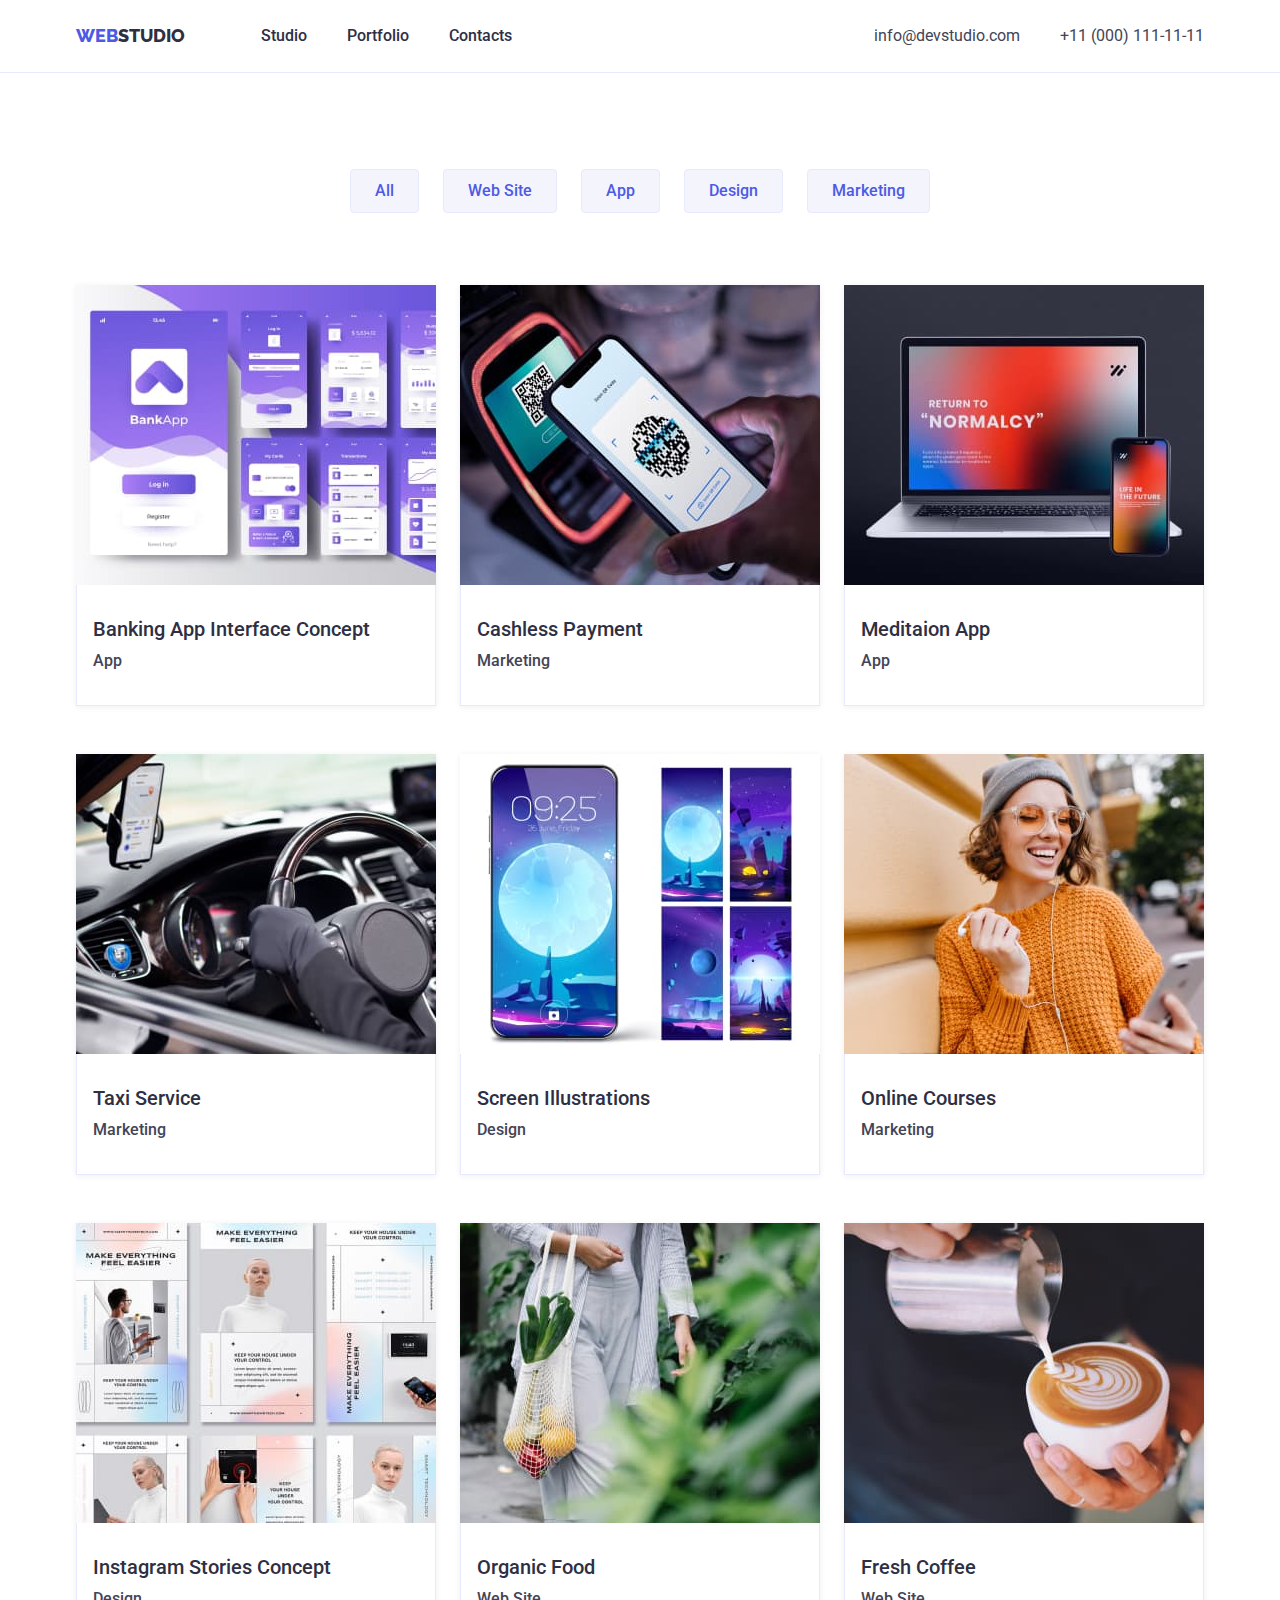
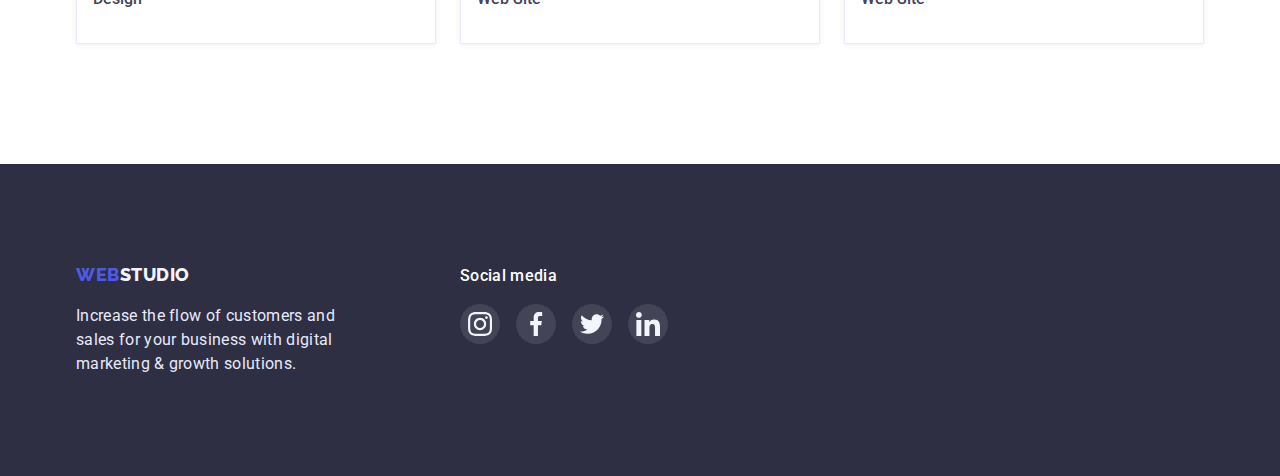
==== portfolio.html @ 288a05f1 "1" ====
<!DOCTYPE html>
<html lang="en">
  <head>
    <meta charset="UTF-8" />
    <meta http-equiv="X-UA-Compatible" content="IE=edge" />
    <meta name="viewport" content="width=device-width, initial-scale=1.0" />
    <title>Document</title>
    <link
      rel="stylesheet"
      href="https://cdn.jsdelivr.net/npm/modern-normalize@1.1.0/modern-normalize.min.css"
    />
    <link rel="preconnect" href="https://fonts.googleapis.com" />
    <link rel="preconnect" href="https://fonts.gstatic.com" crossorigin />
    <link
      href="https://fonts.googleapis.com/css2?family=Raleway:wght@800&family=Roboto:wght@400;500;700;900&display=swap"
      rel="stylesheet"
    />
    <link rel="stylesheet" href="./css/styles.css" />
  </head>
  <body>
    <header class="header">
      <div class="container flex-header">
        <nav class="nav">
          <a class="logo link" href="./index.html"
            ><span class="span-logo">Web</span>Studio</a
          >
          <ul class="menu list">
            <li class="menu-item">
              <a class="menu-list link" href="./index.html">Studio</a>
            </li>
            <li class="menu-item">
              <a class="menu-list link" href="./portfolio.html">Portfolio</a>
            </li>
            <li class="menu-item">
              <a class="menu-list link" href="">Contacts</a>
            </li>
          </ul>
        </nav>
        <!--контакти-->
        <ul class="header-contact list">
          <li class="contact-item">
            <a class="contact-link link" href="mailto:info@devstudio.com"
              >info@devstudio.com</a
            >
          </li>
          <li class="contact-item">
            <a class="contact-link link" href="tel:+110001111111"
              >+11 (000) 111-11-11</a
            >
          </li>
        </ul>
      </div>
    </header>
    <main>
      <section class="section-portfolio">
        <div class="container">
          <h1 class="visually-hidden">Portfolio</h1>
          <ul class="filtr list">
            <li class="filtr-item">
              <button class="filtr-btn" type="button">All</button>
            </li>
            <li class="filtr-item">
              <button class="filtr-btn" type="button">Web Site</button>
            </li>
            <li class="filtr-item">
              <button class="filtr-btn" type="button">App</button>
            </li>
            <li class="filtr-item">
              <button class="filtr-btn" type="button">Design</button>
            </li>
            <li class="filtr-item">
              <button class="filtr-btn" type="button">Marketing</button>
            </li>
          </ul>
          <ul class="portfolio-list list">
            <li class="portfolio-item">
              <a class="link" href="">
                <img
                  src="./images/banking.jpg"
                  alt="banking"
                  width="360"
                  height="300"
                />
                <div class="portfolio-card">
                  <h2 class="portfolio-title">Banking App Interface Concept</h2>
                  <p class="portfolio-text">App</p>
                </div>
              </a>
            </li>
            <li class="portfolio-item">
              <a class="link" class="link" href="">
                <img
                  src="./images/cashless.jpg"
                  alt="paymenty"
                  width="360"
                  height="300"
                />
                <div class="portfolio-card">
                  <h2 class="portfolio-title">Cashless Payment</h2>
                  <p class="portfolio-text">Marketing</p>
                </div>
              </a>
            </li>
            <li class="portfolio-item">
              <a class="link" href="">
                <img
                  src="./images/meditaion.jpg"
                  alt="meditaion app"
                  width="360"
                  height="300"
                />
                <div class="portfolio-card">
                  <h2 class="portfolio-title">Meditaion App</h2>
                  <p class="portfolio-text">App</p>
                </div>
              </a>
            </li>
            <li class="portfolio-item">
              <a class="link" href="">
                <img
                  src="./images/taxi.jpg"
                  alt="Taxi Service"
                  width="360"
                  height="300"
                />
                <div class="portfolio-card">
                  <h2 class="portfolio-title">Taxi Service</h2>
                  <p class="portfolio-text">Marketing</p>
                </div>
              </a>
            </li>
            <li class="portfolio-item">
              <a class="link" href="">
                <img
                  src="./images/screen.jpg"
                  alt="Screen Illustrations"
                  width="360"
                  height="300"
                />
                <div class="portfolio-card">
                  <h2 class="portfolio-title">Screen Illustrations</h2>
                  <p class="portfolio-text">Design</p>
                </div>
              </a>
            </li>
            <li class="portfolio-item">
              <a class="link" href="">
                <img
                  src="./images/online.jpg"
                  alt="Online Courses"
                  width="360"
                  height="300"
                />
                <div class="portfolio-card">
                  <h2 class="portfolio-title">Online Courses</h2>
                  <p class="portfolio-text">Marketing</p>
                </div>
              </a>
            </li>
            <li class="portfolio-item">
              <a class="link" href="">
                <img
                  src="./images/instagram.jpg"
                  alt="Instagram Stories Concept"
                  width="360"
                  height="300"
                />
                <div class="portfolio-card">
                  <h2 class="portfolio-title">Instagram Stories Concept</h2>
                  <p class="portfolio-text">Design</p>
                </div>
              </a>
            </li>
            <li class="portfolio-item">
              <a class="link" href="">
                <img
                  src="./images/organic.jpg"
                  alt="Organic Food"
                  width="360"
                  height="300"
                />
                <div class="portfolio-card">
                  <h2 class="portfolio-title">Organic Food</h2>
                  <p class="portfolio-text">Web Site</p>
                </div>
              </a>
            </li>
            <li class="portfolio-item">
              <a class="link" class="link" href="">
                <img
                  src="./images/fresh.jpg"
                  alt="Fresh Coffee"
                  width="360"
                  height="300"
                />
                <div class="portfolio-card">
                  <h2 class="portfolio-title">Fresh Coffee</h2>
                  <p class="portfolio-text">Web Site</p>
                </div>
              </a>
            </li>
          </ul>
        </div>
      </section>
    </main>
    <footer class="footer">
      <div class="container flex-footer">
        <div class="old-footer">
          <a class="logo-footer link" href="./index.html"
            ><span class="footer-span-logo">Web</span>Studio</a
          >
          <p class="footer-text">
            Increase the flow of customers and sales for your business with
            digital marketing & growth solutions.
          </p>
        </div>

        <div class="soc-div">
          <h2 class="media">Social media</h2>
          <ul class="soc-list list">
            <li class="soc-item">
              <a class="soc-link link" href="">
                <svg width="24" height="24" class="icon-footer">
                  <use href="./images/sprite.svg#icon-instagram"></use>
                </svg>
              </a>
            </li>
            <li class="soc-item">
              <a class="soc-link link" href=""
                ><svg width="24" height="24" class="icon-footer">
                  <use href="./images/sprite.svg#icon-facebook"></use></svg
              ></a>
            </li>
            <li class="soc-item">
              <a class="soc-link link" href=""
                ><svg width="24" height="24" class="icon-footer">
                  <use href="./images/sprite.svg#icon-twitter"></use></svg
              ></a>
            </li>
            <li class="soc-item">
              <a class="soc-link link" href=""
                ><svg width="24" height="24" class="icon-footer">
                  <use href="./images/sprite.svg#icon-linkedin"></use></svg
              ></a>
            </li>
          </ul>
        </div>
      </div>
    </footer>
  </body>
</html>
---- css/styles.css ----
:root {
  --NAVY-BLUE: #2e2f42;
  --IRIS: #4d5ae5;
  --HOVER: #434455;
  --white: #ffffff;
  --ocean: #404bbf;
  --transition-dur-and-func: 2250ms cubic-bezier(0.4, 0, 0.2, 1);
}

/* основной текст NAVY BLUE  color: #2E2F42*/
/* заголовок секции герой color: #FFFFFF; */
/* вторичный текст SLATE color: #434455; */
/* текст футер логотипа CLOUD  IRIS color: #4D5AE5; color: #F4F4FD; */
/* текст футер CORNFLOWER color: #E7E9FC; */
/* твет акцент IRIS color: #4D5AE5; */
/* цвет фона темный NAVY BLUE background: #2E2F42;*/
/* цвет фона светлый background: #F4F4FD; */
/* цвет фона белый background: #FFFFFF; */

/* сброс стилей */
h1,
h2,
h3,
h4,
h5,
h6,
p {
  margin-top: 0;
  margin-bottom: 0;
}

ul,
ol {
  margin-top: 0;
  margin-bottom: 0;
  padding-left: 0;
}

.link {
  text-decoration: none;
}

.list {
  list-style: none;
}

img {
  display: block;
  max-width: 100%;
}

/* end */

/* глобальные */

body {
  font-family: "Roboto";
  font-weight: 500;
  font-size: 16px;
  line-height: 1.5;
  color: var(--NAVY-BLUE);
}

button {
  cursor: pointer;
}

/* end */

/* container */

.container {
  width: 1158px;
  margin: auto;
  padding: 0 15px;
}

/* end */

/* Хедер */
.list {
  display: flex;
}
.header {
  padding: 24px 0;
  border-bottom: 1px solid #e7e9fc;
}

.logo {
  font-family: "Raleway";
  font-weight: 800;
  font-size: 18px;
  line-height: 1.3;
  color: var(--NAVY-BLUE);
  text-transform: uppercase;
  margin-right: 76px;
}

.logo:focus {
  color: var(--IRIS);
}

.span-logo {
  color: var(--IRIS);
}

.nav {
  display: flex;
}
.menu {
  display: flex;
}

.menu-item:not(:last-child) {
  margin-right: 40px;
}

.menu-list {
  font-weight: 500;
  font-size: 16px;
  line-height: 1.5;
  color: var(--NAVY-BLUE);
}
.menu-list:hover,
.menu-list:focus {
  color: var(--IRIS);
}

.header-contact {
  display: flex;
  margin-left: auto;
}

.contact-link {
  font-weight: 400;
  font-size: 16px;
  line-height: 1.5;
  color: var(--HOVER);
}

.contact-link:hover,
.contact-link:focus {
  color: var(--IRIS);
}
.flex-header {
  display: flex;
}

.contact-item:not(:last-child) {
  margin-right: 40px;
}
/* end */

/* heto */

.hero {
  background-color: var(--NAVY-BLUE);
  background-image: linear-gradient(
      to right,
      rgba(46, 47, 66, 0.7),
      rgba(46, 47, 66, 0.7)
    ),
    url(../images/bkc-img.jpg);
  background-repeat: no-repeat;
  object-fit: cover;
  padding: 188px 0;
  text-align: center;
  max-width: 1440px;
  margin: 0 auto;
}

.hero-title {
  color: var(--white);
  font-weight: 700;
  font-size: 56px;
  line-height: 1;
  margin-bottom: 48px;
  /* width: 494px; */
}

.hero-btn {
  background: #4d5ae5;
  color: var(--white);
  font-weight: 500;
  box-shadow: 0px 4px 4px rgba(0, 0, 0, 0.15);
  border-radius: 4px;
  padding: 16px 32px;
  border: none;
}

.hero-btn:hover,
.hero-btn:focus {
  background-color: var(--ocean);
}

/* end */

/* about */

.about {
  padding: 120px 0;
}

.visually-hidden {
  position: absolute;
  white-space: nowrap;
  width: 1px;
  height: 1px;
  overflow: hidden;
  border: 0;
  padding: 0;
  clip: rect(0 0 0 0);
  clip-path: inset(50%);
  margin: -1px;
}

.about-list {
  display: flex;
}

.about-list .icon {
  display: flex;
  align-items: center;
  justify-content: center;

  width: 100%;
  height: 120px;
  margin-bottom: 13px;

  background-color: #f4f4fd;
  border-radius: 4px;
}
.about-item {
  width: calc((100%-72) / 4);
  margin-right: 24px;
}

.about-item:last-child {
  margin-right: 0;
}

.about-title {
  font-weight: 500;
  font-size: 20px;
  line-height: 24px;
  margin-bottom: 8px;
}

.about-text {
  color: var(--HOVER);
  font-weight: 400;
  font-size: 16px;
  line-height: 1.5;
}

/* .about-item::before {
  display: block;
  content: "";
  background-size: contain;
  background-repeat: no-repeat;
  background-position: center;
  height: 112px;
  background-color: #f4f4fd;
}

.icon-strategy::before {
  background-image: url(../images/strategy.svg);
}

.icon-punctualy::before {
  background-image: url(../images/punctuality.svg);
}

.icon-diligence::before {
  background-image: url(../images/diligence.svg);
}

.icon-tehnologies::before {
  background-image: url(../images/technologies.svg);
} */

/* end */

/* work */

.work {
  padding-bottom: 120px;
}

.work-title {
  text-align: center;
  font-size: 36px;
  line-height: 1.1;
  margin-bottom: 72px;
}

.work-list {
  display: flex;
}

.work-item {
  width: calc((100%-48) / 3);
  margin-right: 24px;
}

.work-item:last-child {
  margin: 0;
}

/* end */

/* team */

.team-section {
  padding: 120px 0;
  background-color: #f4f4fd;
}

.team-list {
  display: flex;
}

.team-title {
  font-size: 36px;
  line-height: 1.1;
  text-align: center;
  letter-spacing: 0.02em;
  text-transform: capitalize;
  margin-bottom: 72px;
  color: var(--NAVY-BLUE);
}

.team-item {
  box-shadow: 0px 1px 6px rgba(46, 47, 66, 0.08),
    0px 1px 1px rgba(46, 47, 66, 0.16), 0px 2px 1px rgba(46, 47, 66, 0.08);
  border-radius: 0px 0px 4px 4px;
  width: calc((100%-72) / 4);
  margin-right: 24px;
}
.team-card {
  padding: 0px 16px 32px 16px;
}
.soc-list-team {
  display: flex;
}

.soc-link-team {
  display: flex;
  justify-content: center;
  align-items: center;
  width: 40px;
  height: 40px;
  border-radius: 50%;
  background-color: var(--IRIS);
}

.soc-link-team:is(:hover, :focus) {
  background-color: var(--ocean);
}

.soc-item-team:not(:last-child) {
  margin-right: 24px;
}

.team-item:last-child {
  margin-right: 0;
}

.title-team {
  font-weight: 500;
  font-size: 20px;
  line-height: 1.2;
  text-align: center;
  letter-spacing: 0.02em;
  color: var(--NAVY-BLUE);
  margin-bottom: 8px;
  margin-top: 32px;
}

.team-text {
  font-weight: 400;
  font-size: 16px;
  line-height: 1.5;
  text-align: center;
  letter-spacing: 0.02em;
  color: var(--HOVER);
  margin-bottom: 8px;
}

/* end */

/* customrers */

.customers {
  padding-top: 130px;
  padding-bottom: 120px;
}

.customers-title {
  font-weight: 700;
  font-size: 36px;
  line-height: 1.1;
  text-align: center;
  letter-spacing: 0.02em;
  text-transform: capitalize;
  color: var(--NAVY-BLUE);
  margin-bottom: 72px;
}

.customers-list {
  display: flex;
  justify-content: space-between;
}
.customers-item {
  height: 88px;
  width: 168px;
}

.customers-link {
  display: flex;
  align-items: center;
  justify-content: center;
  width: 100%;
  height: 100%;
  color: #8e8f99;
  border: 1px solid #8e8f99;
  border-radius: 4px;
}

.customers-link:focus,
.customers-link:hover {
  color: var(--ocean);
  border: 1px solid var(--ocean);
}

.icon-customers {
  fill: currentColor;
}

.customers-list .customers-link:hover .icon-customers,
.customers-list .customers-link:focus .icon-customers {
  fill: currentColor;

  transition-duration: 250ms;
  transition-timing-function: cubic-bezier(0.4, 0, 0.2, 1);
}
/* footer */
.footer {
  background-color: var(--NAVY-BLUE);
  padding: 100px 0;
}

.logo-footer {
  font-family: "Raleway";
  font-weight: 800;
  font-size: 18px;
  line-height: 1.2;
  letter-spacing: 0.03em;
  text-transform: uppercase;
  color: #f4f4fd;
}

.footer-span-logo {
  color: var(--IRIS);
}

.footer-text {
  color: #e7e9fc;
  font-family: "Roboto";
  font-weight: 400;
  font-size: 16px;
  line-height: 1.5;
  letter-spacing: 0.02em;
  width: 264px;
  margin-top: 16px;
}

.flex-footer {
  display: flex;
  /* align-items: center; */
}

.old-footer {
  margin-right: 120px;
}

.media {
  font-weight: 500;
  font-size: 16px;
  line-height: 1.5;
  letter-spacing: 0.02em;
  color: #ffffff;
  margin-bottom: 16px;
}

.soc-list {
  display: flex;
}

.soc-link {
  display: flex;
  justify-content: center;
  align-items: center;
  width: 40px;
  height: 40px;
  border-radius: 50%;
  background-color: rgba(255, 255, 255, 0.1);
}

.soc-link:is(:hover, :focus) {
  background-color: #31d0aa;
}

.soc-item:not(:last-child) {
  margin-right: 16px;
}

/* portfolio */

/* filrt */

.section-portfolio {
  padding-top: 96px;
  padding-bottom: 120px;
}

.filtr {
  display: flex;
  justify-content: center;
  margin-bottom: 72px;
}

.filtr-item:not(:last-child) {
  margin-right: 24px;
}

.filtr-btn {
  background-color: #f4f4fd;
  color: var(--IRIS);
  font-weight: 500;
  border-radius: 4px;
  padding: 12px 24px;
  border: 1px solid #e7e9fc;
}

.filtr-btn:focus,
.filtr-btn:hover {
  color: var(--white);
  font-weight: 500;
  background: var(--ocean);
  box-shadow: 0px 3px 1px rgba(0, 0, 0, 0.1), 0px 2px 1px rgba(0, 0, 0, 0.08),
    0px 2px 2px rgba(0, 0, 0, 0.12);
  border: 1px solid var(--ocean);
  border-radius: 4px;
  padding: 12px 24px;
}

/* end */

/* portfolio-list */

.portfolio-list {
  display: flex;
  flex-wrap: wrap;
}

.portfolio-item {
  width: calc((100% - 48px) / 3);
  margin-right: 24px;
  box-shadow: 0px 1px 6px rgba(46, 47, 66, 0.08);
}

.portfolio-item:hover {
  box-shadow: 0px 1px 6px rgba(46, 47, 66, 0.08),
    0px 1px 1px rgba(46, 47, 66, 0.16), 0px 2px 1px rgba(46, 47, 66, 0.08);
}

.portfolio-item:nth-child(3n) {
  margin: 0;
}

.portfolio-item:nth-last-of-type(n + 4) {
  margin-bottom: 48px;
}

.portfolio-title {
  font-weight: 500;
  font-size: 20px;
  line-height: 1.2;
  color: var(--NAVY-BLUE);
  margin-bottom: 8px;
}

.portfolio-text {
  font-size: 16px;
  line-height: 1.5;
  color: var(--HOVER);
}

.portfolio-card {
  padding: 32px 16px;
  border: 1px solid #e7e9fc;
  border-top: 0;
}

/* end */

/* MODAL WINDOW */

.backdrop {
  position: fixed;
  top: 0;
  left: 0;
  z-index: 100;
  width: 100%;
  height: 100%;
  background-color: rgba(46, 47, 66, 0.4);
  transition: opacity var(--transition-dur-and-func),
    visibility var(--transition-dur-and-func);
}

.modal {
  position: absolute;
  top: 50%;
  left: 50%;
  transform: translate(-50%, -50%) scaleY(1);
  width: 408px;
  height: 576px;
  background-color: #fcfcfc;
  box-shadow: 0px 1px 1px rgba(0, 0, 0, 0.14), 0px 1px 3px rgba(0, 0, 0, 0.12),
    0px 2px 1px rgba(0, 0, 0, 0.2);
  transition: transform 250ms linear;
}

.backdrop.is-hidden .modal {
  transform: translate(-50%, -50%) scaleY(0);
}

.modal-close-btn {
  position: absolute;
  top: 20px;
  right: 25px;
  display: flex;
  align-items: center;
  justify-content: center;
  width: 24px;
  height: 24px;
  background-color: #e7e9fc;
  border-radius: 50%;
  border: 1px solid rgba(0, 0, 0, 0.1);
  padding: 0;
  transition: background-color var(--transition-dur-and-func),
    border-color var(--transition-dur-and-func);
}

.modal-close-btn-icon {
  transition: fill var(--transition-dur-and-func);
}

.modal-close-btn:is(:hover, :focus) {
  border-color: var(--ocean);
  background-color: var(--ocean);
}

.modal-close-btn:is(:hover, :focus) .modal-close-btn-icon {
  fill: var(--white);
}

.backdrop.is-hidden {
  opacity: 0;
  visibility: hidden;
  pointer-events: none;
}
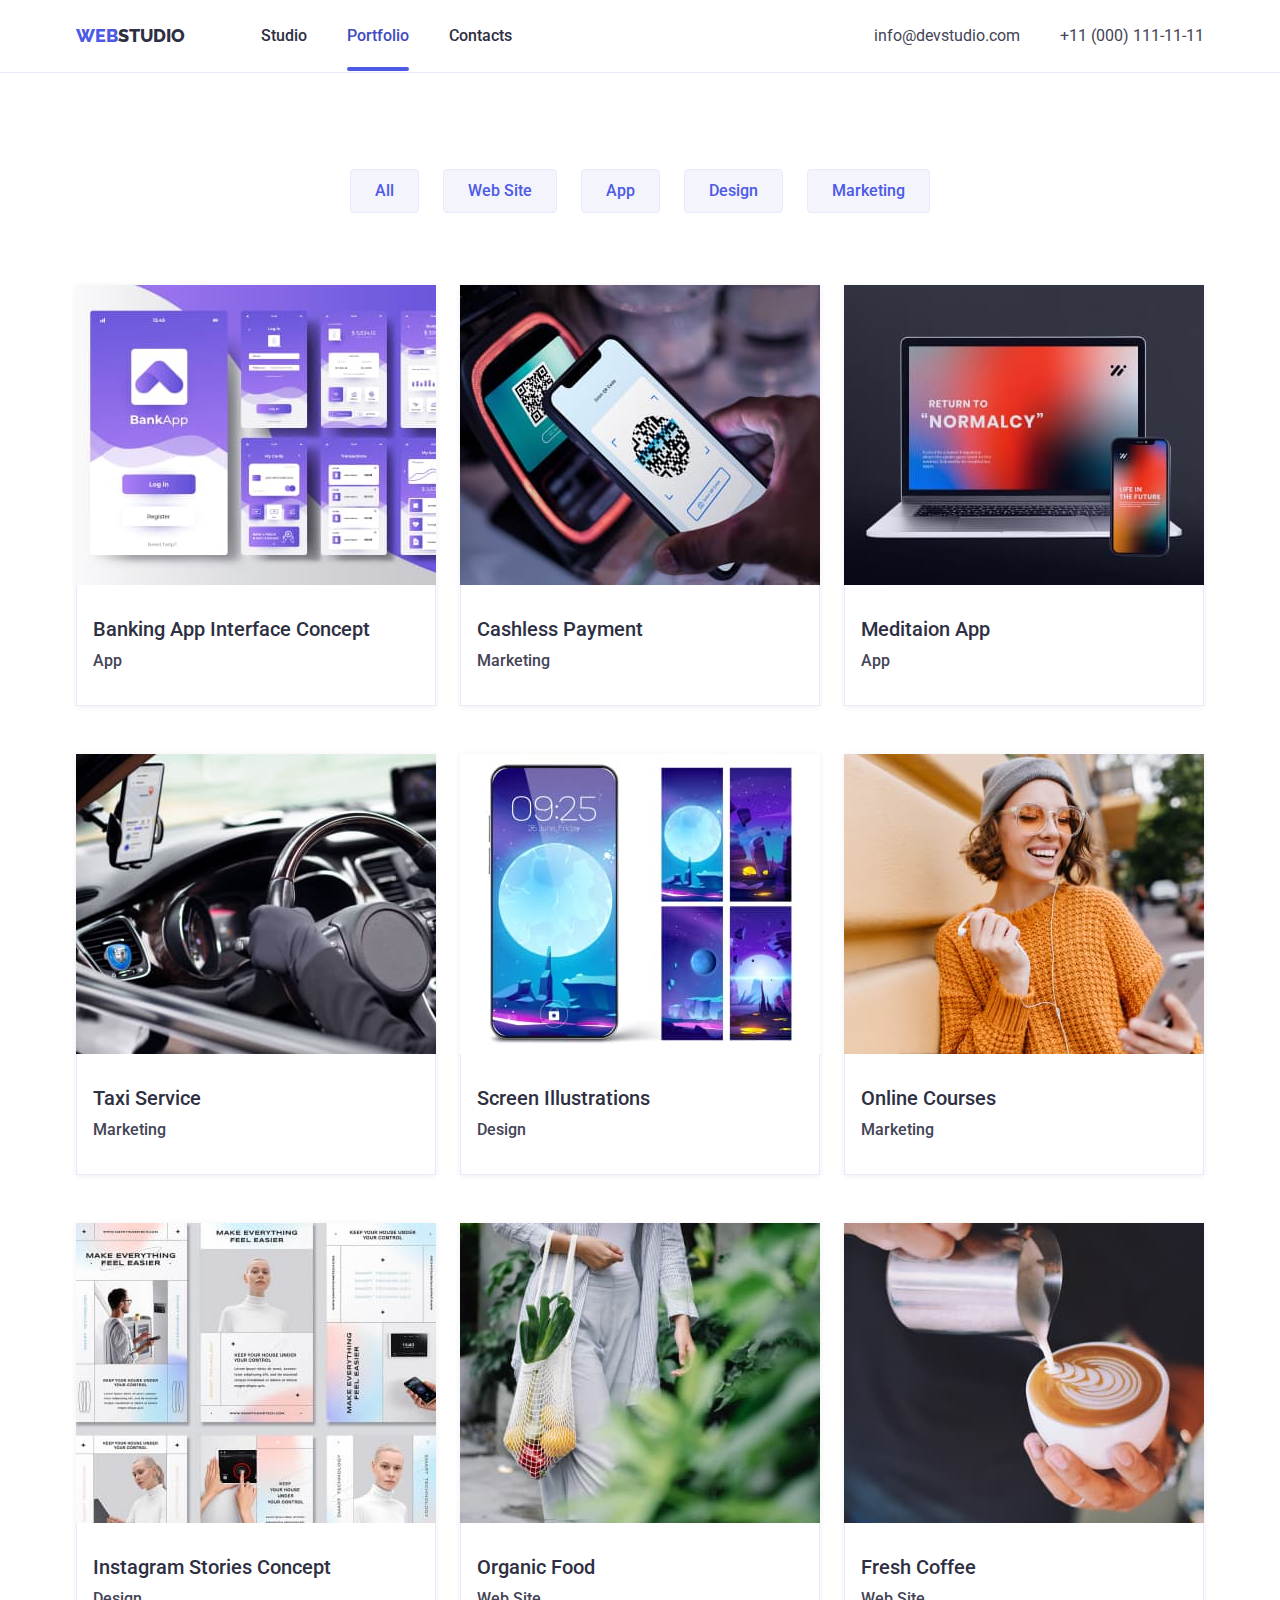
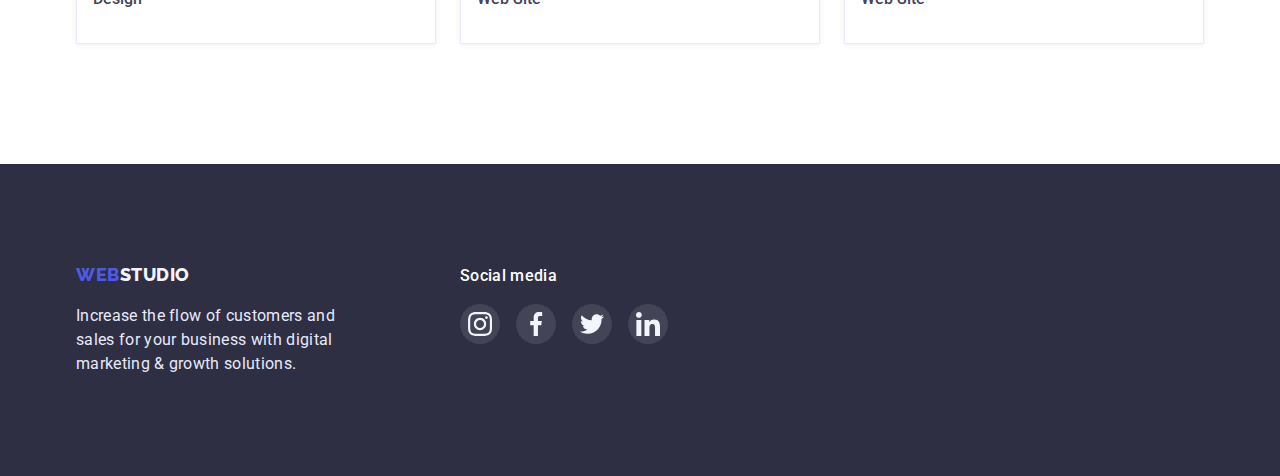
==== commit 86625912: "2" ====
--- a/portfolio.html
+++ b/portfolio.html
@@ -29,7 +29,9 @@
               <a class="menu-list link" href="./index.html">Studio</a>
             </li>
             <li class="menu-item">
-              <a class="menu-list link" href="./portfolio.html">Portfolio</a>
+              <a class="menu-list link current" href="./portfolio.html"
+                >Portfolio</a
+              >
             </li>
             <li class="menu-item">
               <a class="menu-list link" href="">Contacts</a>
--- a/css/styles.css
+++ b/css/styles.css
@@ -94,6 +94,7 @@
   color: var(--NAVY-BLUE);
   text-transform: uppercase;
   margin-right: 76px;
+  transition: color var(--transition-dur-and-func);
 }
 
 .logo:focus {
@@ -120,10 +121,28 @@
   font-size: 16px;
   line-height: 1.5;
   color: var(--NAVY-BLUE);
+  transition: color var(--transition-dur-and-func);
 }
 .menu-list:hover,
 .menu-list:focus {
   color: var(--IRIS);
+}
+
+.current {
+  padding-bottom: 26px;
+  position: relative;
+  color: var(--ocean);
+}
+
+.current::after {
+  content: " ";
+  position: absolute;
+  left: 0;
+  bottom: 0px;
+  width: 100%;
+  height: 4px;
+  border-radius: 2px;
+  background-color: var(--IRIS);
 }
 
 .header-contact {
@@ -136,6 +155,7 @@
   font-size: 16px;
   line-height: 1.5;
   color: var(--HOVER);
+  transition: color var(--transition-dur-and-func);
 }
 
 .contact-link:hover,
@@ -186,6 +206,7 @@
   border-radius: 4px;
   padding: 16px 32px;
   border: none;
+  transition: background-color var(--transition-dur-and-func);
 }
 
 .hero-btn:hover,
@@ -331,6 +352,7 @@
 }
 
 .team-item {
+  background-color: var(--white);
   box-shadow: 0px 1px 6px rgba(46, 47, 66, 0.08),
     0px 1px 1px rgba(46, 47, 66, 0.16), 0px 2px 1px rgba(46, 47, 66, 0.08);
   border-radius: 0px 0px 4px 4px;
@@ -352,6 +374,7 @@
   height: 40px;
   border-radius: 50%;
   background-color: var(--IRIS);
+  transition: background-color var(--transition-dur-and-func);
 }
 
 .soc-link-team:is(:hover, :focus) {
@@ -425,6 +448,8 @@
   color: #8e8f99;
   border: 1px solid #8e8f99;
   border-radius: 4px;
+  transition: color var(--transition-dur-and-func),
+    border-color var(--transition-dur-and-func);
 }
 
 .customers-link:focus,
@@ -505,6 +530,7 @@
   height: 40px;
   border-radius: 50%;
   background-color: rgba(255, 255, 255, 0.1);
+  transition: background-color var(--transition-dur-and-func);
 }
 
 .soc-link:is(:hover, :focus) {
@@ -541,6 +567,8 @@
   border-radius: 4px;
   padding: 12px 24px;
   border: 1px solid #e7e9fc;
+  transition: background-color var(--transition-dur-and-func),
+    color var(--transition-dur-and-func);
 }
 
 .filtr-btn:focus,
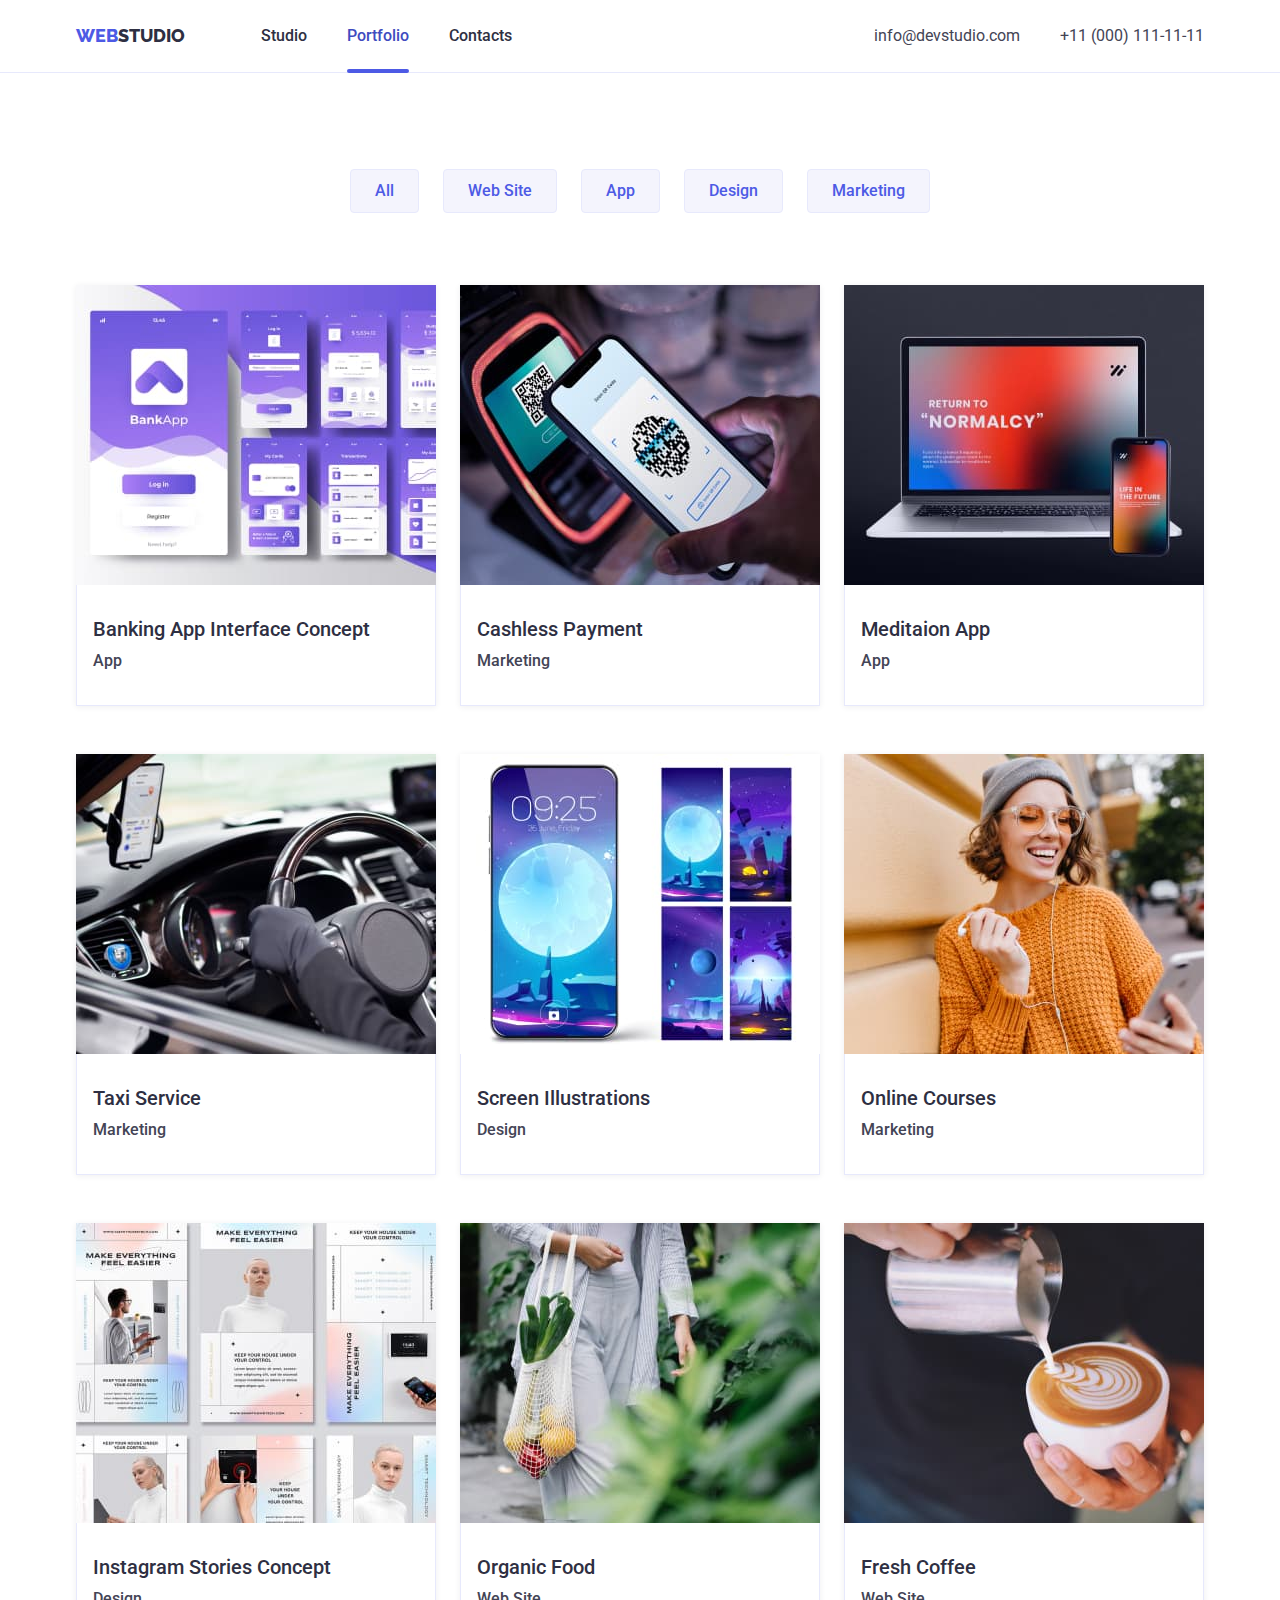
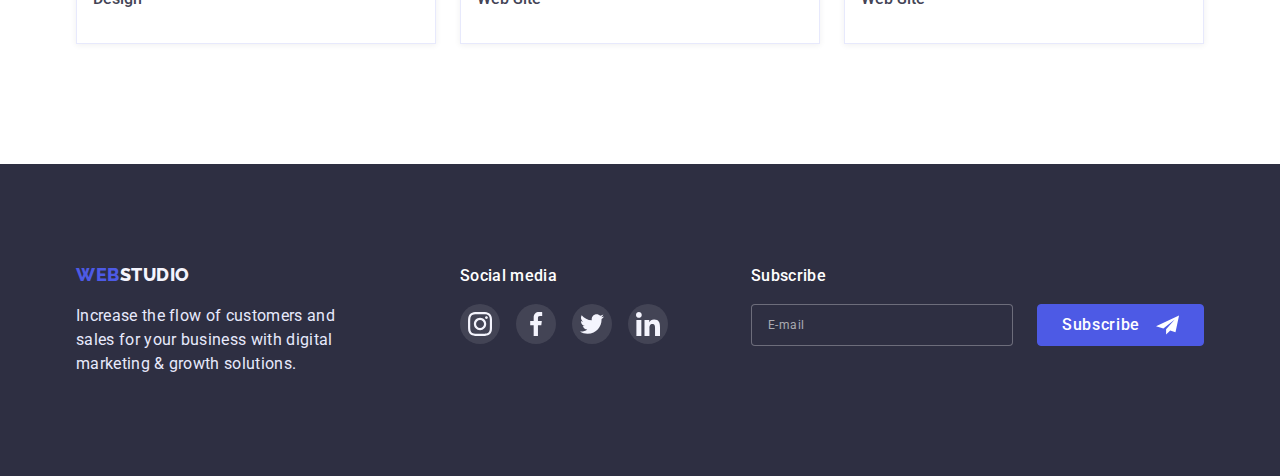
==== commit 7a113564: "2" ====
--- a/portfolio.html
+++ b/portfolio.html
@@ -25,15 +25,15 @@
             ><span class="span-logo">Web</span>Studio</a
           >
           <ul class="menu list">
-            <li class="menu-item">
+            <li class="menu-item scale">
               <a class="menu-list link" href="./index.html">Studio</a>
             </li>
-            <li class="menu-item">
+            <li class="menu-item scale">
               <a class="menu-list link current" href="./portfolio.html"
                 >Portfolio</a
               >
             </li>
-            <li class="menu-item">
+            <li class="menu-item scale">
               <a class="menu-list link" href="">Contacts</a>
             </li>
           </ul>
@@ -76,13 +76,20 @@
           </ul>
           <ul class="portfolio-list list">
             <li class="portfolio-item">
-              <a class="link" href="">
-                <img
-                  src="./images/banking.jpg"
-                  alt="banking"
-                  width="360"
-                  height="300"
-                />
+              <a class="link team-list-link" href="">
+                <div class="team-list-link-wrapper">
+                  <img
+                    src="./images/banking.jpg"
+                    alt="banking"
+                    width="360"
+                    height="300"
+                  />
+                  <p class="card-hiden">
+                    14 Stylish and User-Friendly App Design Concepts · Task
+                    Manager App · Calorie Tracker App · Exotic Fruit Ecommerce
+                    App · Cloud Storage App
+                  </p>
+                </div>
                 <div class="portfolio-card">
                   <h2 class="portfolio-title">Banking App Interface Concept</h2>
                   <p class="portfolio-text">App</p>
@@ -90,13 +97,20 @@
               </a>
             </li>
             <li class="portfolio-item">
-              <a class="link" class="link" href="">
-                <img
-                  src="./images/cashless.jpg"
-                  alt="paymenty"
-                  width="360"
-                  height="300"
-                />
+              <a class="link team-list-link" class="link" href="">
+                <div class="team-list-link-wrapper">
+                  <img
+                    src="./images/cashless.jpg"
+                    alt="paymenty"
+                    width="360"
+                    height="300"
+                  />
+                  <p class="card-hiden">
+                    14 Stylish and User-Friendly App Design Concepts · Task
+                    Manager App · Calorie Tracker App · Exotic Fruit Ecommerce
+                    App · Cloud Storage App
+                  </p>
+                </div>
                 <div class="portfolio-card">
                   <h2 class="portfolio-title">Cashless Payment</h2>
                   <p class="portfolio-text">Marketing</p>
@@ -104,13 +118,20 @@
               </a>
             </li>
             <li class="portfolio-item">
-              <a class="link" href="">
-                <img
-                  src="./images/meditaion.jpg"
-                  alt="meditaion app"
-                  width="360"
-                  height="300"
-                />
+              <a class="link team-list-link" href="">
+                <div class="team-list-link-wrapper">
+                  <img
+                    src="./images/meditaion.jpg"
+                    alt="meditaion app"
+                    width="360"
+                    height="300"
+                  />
+                  <p class="card-hiden">
+                    14 Stylish and User-Friendly App Design Concepts · Task
+                    Manager App · Calorie Tracker App · Exotic Fruit Ecommerce
+                    App · Cloud Storage App
+                  </p>
+                </div>
                 <div class="portfolio-card">
                   <h2 class="portfolio-title">Meditaion App</h2>
                   <p class="portfolio-text">App</p>
@@ -118,13 +139,20 @@
               </a>
             </li>
             <li class="portfolio-item">
-              <a class="link" href="">
-                <img
-                  src="./images/taxi.jpg"
-                  alt="Taxi Service"
-                  width="360"
-                  height="300"
-                />
+              <a class="link team-list-link" href="">
+                <div class="team-list-link-wrapper">
+                  <img
+                    src="./images/taxi.jpg"
+                    alt="Taxi Service"
+                    width="360"
+                    height="300"
+                  />
+                  <p class="card-hiden">
+                    14 Stylish and User-Friendly App Design Concepts · Task
+                    Manager App · Calorie Tracker App · Exotic Fruit Ecommerce
+                    App · Cloud Storage App
+                  </p>
+                </div>
                 <div class="portfolio-card">
                   <h2 class="portfolio-title">Taxi Service</h2>
                   <p class="portfolio-text">Marketing</p>
@@ -132,13 +160,20 @@
               </a>
             </li>
             <li class="portfolio-item">
-              <a class="link" href="">
-                <img
-                  src="./images/screen.jpg"
-                  alt="Screen Illustrations"
-                  width="360"
-                  height="300"
-                />
+              <a class="link team-list-link" href="">
+                <div class="team-list-link-wrapper">
+                  <img
+                    src="./images/screen.jpg"
+                    alt="Screen Illustrations"
+                    width="360"
+                    height="300"
+                  />
+                  <p class="card-hiden">
+                    14 Stylish and User-Friendly App Design Concepts · Task
+                    Manager App · Calorie Tracker App · Exotic Fruit Ecommerce
+                    App · Cloud Storage App
+                  </p>
+                </div>
                 <div class="portfolio-card">
                   <h2 class="portfolio-title">Screen Illustrations</h2>
                   <p class="portfolio-text">Design</p>
@@ -146,13 +181,20 @@
               </a>
             </li>
             <li class="portfolio-item">
-              <a class="link" href="">
-                <img
-                  src="./images/online.jpg"
-                  alt="Online Courses"
-                  width="360"
-                  height="300"
-                />
+              <a class="link team-list-link" href="">
+                <div class="team-list-link-wrapper">
+                  <img
+                    src="./images/online.jpg"
+                    alt="Online Courses"
+                    width="360"
+                    height="300"
+                  />
+                  <p class="card-hiden">
+                    14 Stylish and User-Friendly App Design Concepts · Task
+                    Manager App · Calorie Tracker App · Exotic Fruit Ecommerce
+                    App · Cloud Storage App
+                  </p>
+                </div>
                 <div class="portfolio-card">
                   <h2 class="portfolio-title">Online Courses</h2>
                   <p class="portfolio-text">Marketing</p>
@@ -160,13 +202,20 @@
               </a>
             </li>
             <li class="portfolio-item">
-              <a class="link" href="">
-                <img
-                  src="./images/instagram.jpg"
-                  alt="Instagram Stories Concept"
-                  width="360"
-                  height="300"
-                />
+              <a class="link team-list-link" href="">
+                <div class="team-list-link-wrapper">
+                  <img
+                    src="./images/instagram.jpg"
+                    alt="Instagram Stories Concept"
+                    width="360"
+                    height="300"
+                  />
+                  <p class="card-hiden">
+                    14 Stylish and User-Friendly App Design Concepts · Task
+                    Manager App · Calorie Tracker App · Exotic Fruit Ecommerce
+                    App · Cloud Storage App
+                  </p>
+                </div>
                 <div class="portfolio-card">
                   <h2 class="portfolio-title">Instagram Stories Concept</h2>
                   <p class="portfolio-text">Design</p>
@@ -174,13 +223,20 @@
               </a>
             </li>
             <li class="portfolio-item">
-              <a class="link" href="">
-                <img
-                  src="./images/organic.jpg"
-                  alt="Organic Food"
-                  width="360"
-                  height="300"
-                />
+              <a class="link team-list-link" href="">
+                <div class="team-list-link-wrapper">
+                  <img
+                    src="./images/organic.jpg"
+                    alt="Organic Food"
+                    width="360"
+                    height="300"
+                  />
+                  <p class="card-hiden">
+                    14 Stylish and User-Friendly App Design Concepts · Task
+                    Manager App · Calorie Tracker App · Exotic Fruit Ecommerce
+                    App · Cloud Storage App
+                  </p>
+                </div>
                 <div class="portfolio-card">
                   <h2 class="portfolio-title">Organic Food</h2>
                   <p class="portfolio-text">Web Site</p>
@@ -188,13 +244,20 @@
               </a>
             </li>
             <li class="portfolio-item">
-              <a class="link" class="link" href="">
-                <img
-                  src="./images/fresh.jpg"
-                  alt="Fresh Coffee"
-                  width="360"
-                  height="300"
-                />
+              <a class="link team-list-link" href="">
+                <div class="team-list-link-wrapper">
+                  <img
+                    src="./images/fresh.jpg"
+                    alt="Fresh Coffee"
+                    width="360"
+                    height="300"
+                  />
+                  <p class="card-hiden">
+                    14 Stylish and User-Friendly App Design Concepts · Task
+                    Manager App · Calorie Tracker App · Exotic Fruit Ecommerce
+                    App · Cloud Storage App
+                  </p>
+                </div>
                 <div class="portfolio-card">
                   <h2 class="portfolio-title">Fresh Coffee</h2>
                   <p class="portfolio-text">Web Site</p>
@@ -247,6 +310,18 @@
             </li>
           </ul>
         </div>
+        <div class="footer-form-cont">
+          <p class="text-soc">Subscribe</p>
+          <form class="footer-form">
+            <input type="email" name="" class="email" placeholder="E-mail" />
+            <button type="submit" class="email-form-button">
+              Subscribe
+              <svg class="telegram" width="24px" height="24px">
+                <use href="./images/sprite.svg#icon-telegram"></use>
+              </svg>
+            </button>
+          </form>
+        </div>
       </div>
     </footer>
   </body>
--- a/css/styles.css
+++ b/css/styles.css
@@ -4,7 +4,7 @@
   --HOVER: #434455;
   --white: #ffffff;
   --ocean: #404bbf;
-  --transition-dur-and-func: 2250ms cubic-bezier(0.4, 0, 0.2, 1);
+  --transition-dur-and-func: 250ms cubic-bezier(0.4, 0, 0.2, 1);
 }
 
 /* основной текст NAVY BLUE  color: #2E2F42*/
@@ -128,8 +128,32 @@
   color: var(--IRIS);
 }
 
+/* .scale {
+  color: var(--NAVY-BLUE);
+  position: relative;
+  color: var(--ocean);
+}
+
+.scale::after {
+  content: " ";
+  position: absolute;
+  left: 0;
+  bottom: -24px;
+  width: 100%;
+  height: 4px;
+  border-radius: 2px;
+  background-color: var(--IRIS);
+  transform: scaleX(0);
+  transition: var(--transition-dur-and-func);
+}
+
+.scale:is(:hover, :focus)::after {
+  transform: scaleX(1);
+  border-radius: 4px;
+} */
+
 .current {
-  padding-bottom: 26px;
+  padding-bottom: 28px;
   position: relative;
   color: var(--ocean);
 }
@@ -143,6 +167,8 @@
   height: 4px;
   border-radius: 2px;
   background-color: var(--IRIS);
+  transform: scaleX(1);
+  transition: var(--transition-dur-and-func);
 }
 
 .header-contact {
@@ -541,6 +567,92 @@
   margin-right: 16px;
 }
 
+.text-soc {
+  margin-bottom: 16px;
+
+  font-weight: 500;
+  font-size: 16px;
+  line-height: 1.5;
+  letter-spacing: 0.02em;
+  color: #ffffff;
+}
+
+.footer-form-cont {
+  margin-left: auto;
+  width: 453px;
+}
+
+.footer-form {
+  display: flex;
+  gap: 24px;
+}
+
+.email {
+  width: 264px;
+
+  font-size: 12px;
+  line-height: 1.3;
+  display: flex;
+  align-items: center;
+  letter-spacing: 0.04em;
+  color: #f4f4fd;
+
+  border: 1px solid rgba(255, 255, 255, 0.3);
+  border-radius: 4px;
+
+  padding-left: 16px;
+  padding-top: 10px;
+  padding-bottom: 10px;
+
+  background-color: #2e2f42;
+  outline: none;
+}
+
+.email::placeholder {
+  font-size: 12px;
+  line-height: 2;
+  align-items: center;
+  letter-spacing: 0.04em;
+  color: rgba(255, 255, 255, 0.6);
+  transition: border-color 250ms cubic-bezier(0.4, 0, 0.2, 1);
+}
+
+.email:focus {
+  border-color: #4d5ae5;
+}
+
+.email-form-button {
+  display: flex;
+  align-items: center;
+  justify-content: center;
+  min-width: 165px;
+  padding: 8px 24px;
+
+  font-weight: 500;
+  font-size: 16px;
+  line-height: 1.3;
+  align-items: center;
+  text-align: center;
+  letter-spacing: 0.04em;
+
+  color: #ffffff;
+  outline: none;
+  background-color: #4d5ae5;
+  border: 1px solid #4d5ae5;
+  border-radius: 4px;
+
+  transition: background-color 250ms cubic-bezier(0.4, 0, 0.2, 1);
+}
+
+.email-form-button:is(:hover, :focus) {
+  background-color: var(--ocean);
+}
+
+.telegram {
+  fill: #ffffff;
+  margin-left: 16px;
+}
+
 /* portfolio */
 
 /* filrt */
@@ -574,7 +686,6 @@
 .filtr-btn:focus,
 .filtr-btn:hover {
   color: var(--white);
-  font-weight: 500;
   background: var(--ocean);
   box-shadow: 0px 3px 1px rgba(0, 0, 0, 0.1), 0px 2px 1px rgba(0, 0, 0, 0.08),
     0px 2px 2px rgba(0, 0, 0, 0.12);
@@ -596,6 +707,7 @@
   width: calc((100% - 48px) / 3);
   margin-right: 24px;
   box-shadow: 0px 1px 6px rgba(46, 47, 66, 0.08);
+  transition: box-shadow var(--transition-dur-and-func);
 }
 
 .portfolio-item:hover {
@@ -631,6 +743,34 @@
   border-top: 0;
 }
 
+.team-list-link-wrapper {
+  position: relative;
+  display: block;
+  overflow: hidden;
+}
+
+.card-hiden {
+  position: absolute;
+  left: 0;
+  top: 0;
+  width: 100%;
+  height: 100%;
+  overflow: auto;
+  transform: scaleY(0);
+
+  font-weight: 400;
+  font-size: 16px;
+  line-height: 1.5;
+  letter-spacing: 0.02em;
+  color: #f4f4fd;
+  padding: 40px 32px;
+  background-color: var(--IRIS);
+  transition: transform var(--transition-dur-and-func);
+}
+
+.team-list-link:is(:hover, :focus) .card-hiden {
+  transform: scaleY(1);
+}
 /* end */
 
 /* MODAL WINDOW */
@@ -652,8 +792,10 @@
   top: 50%;
   left: 50%;
   transform: translate(-50%, -50%) scaleY(1);
+  padding: 72px 24px 16px 24px;
   width: 408px;
   height: 576px;
+  border-radius: 4px;
   background-color: #fcfcfc;
   box-shadow: 0px 1px 1px rgba(0, 0, 0, 0.14), 0px 1px 3px rgba(0, 0, 0, 0.12),
     0px 2px 1px rgba(0, 0, 0, 0.2);
@@ -699,3 +841,167 @@
   visibility: hidden;
   pointer-events: none;
 }
+
+/* modal */
+
+.modal-text {
+  margin-bottom: 16px;
+
+  font-weight: 500;
+  font-size: 16px;
+  line-height: 1.5;
+  text-align: center;
+  letter-spacing: 0.02em;
+  color: #2e2f42;
+}
+
+.form-text {
+  margin-bottom: 4px;
+
+  font-weight: 400;
+  font-size: 12px;
+  line-height: 1.3;
+  letter-spacing: 0.04em;
+  color: #8e8f99;
+
+  display: block;
+}
+
+.form-label {
+  margin-bottom: 8px;
+}
+
+.modal-form {
+  display: flex;
+  flex-direction: column;
+}
+
+.modal-form-input {
+  display: block;
+
+  border: 1px solid #21212133;
+  border-radius: 4px;
+  width: 100%;
+  height: 36px;
+
+  padding-left: 38px;
+
+  font-weight: 400;
+  font-size: 12px;
+  line-height: 1.3;
+  letter-spacing: 0.04em;
+  color: #000000;
+  transition: border-color 250ms cubic-bezier(0.4, 0, 0.2, 1);
+}
+
+.modal-form-input:focus {
+  outline: none;
+  border-color: #4d5ae5;
+}
+
+.modal-form-icon {
+  transition: fill 250ms cubic-bezier(0.4, 0, 0.2, 1);
+}
+
+.modal-form-input:focus + .modal-form-icon {
+  fill: #4d5ae5;
+}
+
+.form-user-comment {
+  width: 100%;
+  min-height: 120px;
+  resize: none;
+  padding: 10px 14px;
+
+  border: 1px solid #21212133;
+  border-radius: 4px;
+
+  font-weight: 400;
+  font-size: 12px;
+  line-height: 1.3;
+  letter-spacing: 0.04em;
+}
+
+.form-user-comment::placeholder {
+  color: rgba(117, 117, 117, 0.5);
+}
+
+.form-user-comment:focus {
+  outline: none;
+  border-color: #4d5ae5;
+}
+
+.form-icon-container {
+  position: relative;
+}
+
+.modal-form-icon {
+  position: absolute;
+  top: 50%;
+  left: 16px;
+  transform: translate(0, -50%);
+  display: block;
+}
+
+.form-user-policy {
+  display: flex;
+  font-size: 12px;
+  line-height: 1.3;
+  letter-spacing: 0.04em;
+  color: #757575;
+  align-items: center;
+  margin-bottom: 20px;
+}
+
+.form-user-policy::before {
+  content: "";
+  width: 16px;
+  height: 16px;
+  border: 1.25px solid #2e2f42;
+  border-radius: 2px;
+  border-color: #2e2f42;
+  display: block;
+  cursor: pointer;
+  margin-right: 8px;
+}
+
+.modal-form-input-check:checked + .form-user-policy::before {
+  background-color: #4d5ae5;
+  background-image: url(../images/vector.svg);
+  background-repeat: no-repeat;
+  background-position: center;
+}
+
+.modal-form-input-check:focus + .form-user-policy::before {
+  outline: 1px solid #4d5ae5;
+}
+
+.form-button {
+  font-weight: 500;
+  font-size: 16px;
+  line-height: 24px;
+  letter-spacing: 0.04em;
+  color: #ffffff;
+  text-align: center;
+  min-width: 169px;
+  height: 56px;
+  padding: 16px 32px;
+  background-color: #4d5ae5;
+  border-radius: 4px;
+  border-color: #4d5ae5;
+  outline: none;
+
+  display: flex;
+  align-items: center;
+  justify-content: center;
+  flex-direction: column;
+  margin: 0 auto;
+
+  box-shadow: 0px 4px 4px rgba(0, 0, 0, 0.15), 0px 4px 4px rgba(0, 0, 0, 0.15);
+
+  transition: background-color 250ms cubic-bezier(0.4, 0, 0.2, 1);
+}
+
+.form-button:is(:hover, :focus) {
+  background-color: var(--ocean);
+}
